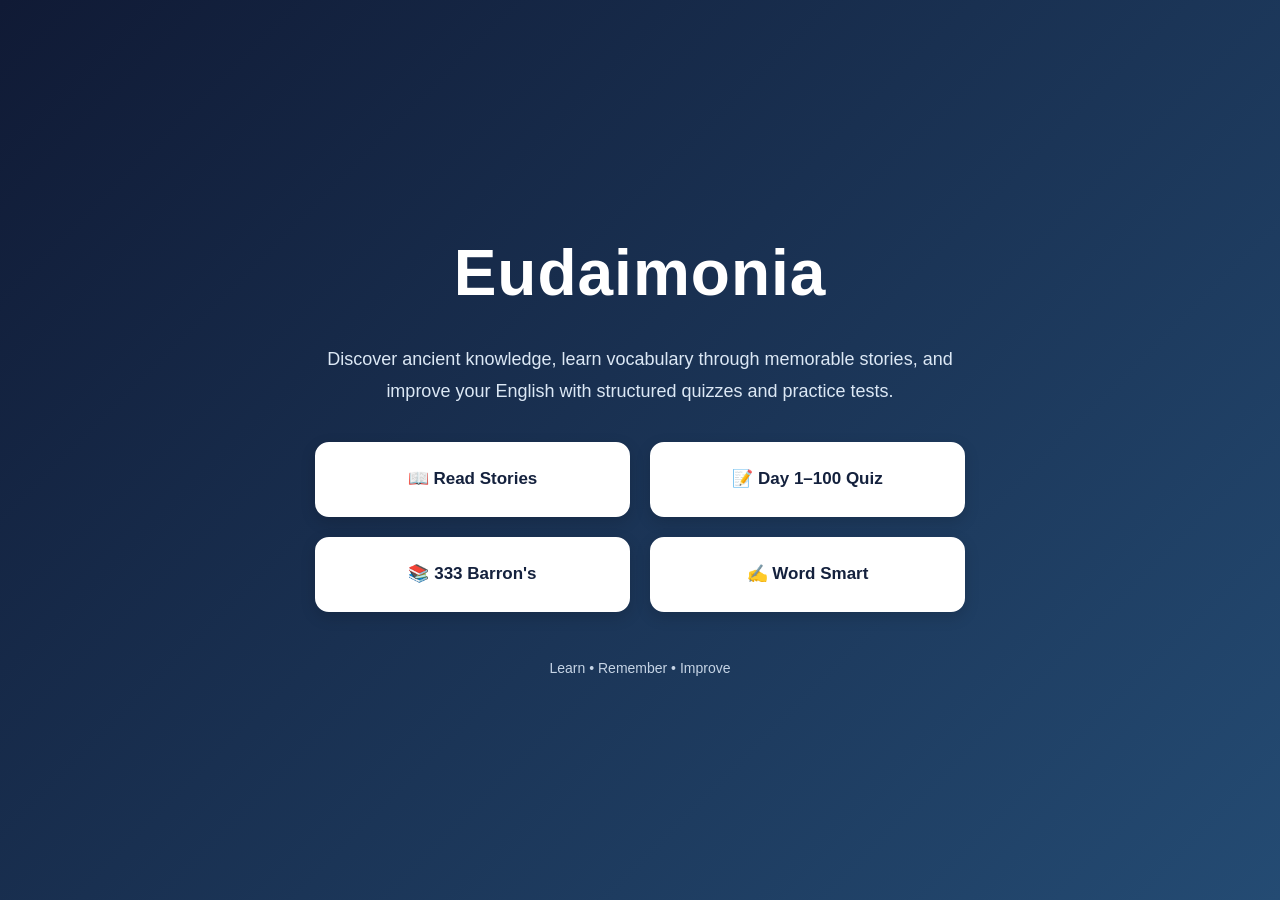
==== index.html @ ad42906c "Refactor index.html for improved content and layout Updated the title and meta description for bette" ====
<!DOCTYPE html>
<html lang="en">
<head>
  <meta charset="UTF-8">
  <meta name="viewport" content="width=device-width, initial-scale=1.0">

  <title>Eudaimonia | Stories, Vocabulary & Quizzes</title>

  <meta name="description" content="Learn vocabulary through stories, 100 days of quizzes, 333 Barron's and Word Smart practice.">

  <link rel="stylesheet" href="css/style.css">

  <style>
    body {
      margin: 0;
      min-height: 100vh;
      font-family: Arial, sans-serif;
      background: linear-gradient(135deg, #101a35, #244b73);
      color: #ffffff;
    }

    .home-container {
      min-height: 100vh;
      display: flex;
      flex-direction: column;
      justify-content: center;
      align-items: center;
      text-align: center;
      padding: 30px 20px;
      box-sizing: border-box;
    }

    .home-container h1 {
      font-size: clamp(38px, 7vw, 64px);
      margin: 0 0 15px;
      letter-spacing: 1px;
    }

    .home-description {
      max-width: 680px;
      margin: 0 auto 35px;
      color: #dce8f5;
      font-size: 18px;
      line-height: 1.8;
    }

    .home-buttons {
      display: grid;
      grid-template-columns: repeat(2, minmax(0, 1fr));
      gap: 20px;
      width: 100%;
      max-width: 650px;
    }

    .home-button {
      display: flex;
      justify-content: center;
      align-items: center;
      gap: 10px;
      min-height: 75px;
      padding: 18px 15px;
      box-sizing: border-box;
      border: 2px solid #ffffff;
      border-radius: 14px;
      background: #ffffff;
      color: #14213d;
      text-decoration: none;
      font-size: 17px;
      font-weight: 700;
      box-shadow: 0 5px 15px rgba(0, 0, 0, 0.15);
      transition: transform 0.2s, background 0.2s;
    }

    .home-button:hover {
      background: #dbeafe;
      transform: translateY(-4px);
    }

    .home-button:focus-visible {
      outline: 3px solid #facc15;
      outline-offset: 4px;
    }

    .home-footer {
      margin-top: 45px;
      color: #c6d4e5;
      font-size: 14px;
    }

    @media (max-width: 500px) {
      .home-buttons {
        grid-template-columns: 1fr;
        max-width: 360px;
        gap: 14px;
      }

      .home-description {
        font-size: 16px;
      }

      .home-button {
        min-height: 62px;
      }
    }
  </style>
</head>

<body>

  <main class="home-container">

    <h1>Eudaimonia</h1>

    <p class="home-description">
      Discover ancient knowledge, learn vocabulary through
      memorable stories, and improve your English with
      structured quizzes and practice tests.
    </p>

    <div class="home-buttons">

      <a class="home-button" href="stories.html">
        📖 Read Stories
      </a>

      <a class="home-button" href="days.html">
        📝 Day 1–100 Quiz
      </a>

      <a class="home-button" href="barrons.html">
        📚 333 Barron's
      </a>

      <a class="home-button" href="wordsmart.html">
        ✍️ Word Smart
      </a>

    </div>

    <footer class="home-footer">
      Learn • Remember • Improve
    </footer>

  </main>

  <script src="js/script.js" defer></script>

</body>
</html>
---- css/style.css ----
```css
/* ========================================
   EUDAIMONIA - MAIN WEBSITE STYLES
======================================== */

:root {
  --navy: #14213d;
  --blue: #2563eb;
  --blue-dark: #1d4ed8;
  --gold: #d4a853;
  --bg: #f5f7fb;
  --white: #ffffff;
  --text: #182338;
  --muted: #68758a;
  --border: #e2e8f0;
  --shadow: 0 12px 35px rgba(20, 33, 61, 0.08);
}

* {
  box-sizing: border-box;
}

html {
  scroll-behavior: smooth;
  scroll-padding-top: 90px;
}

body {
  margin: 0;
  font-family: Arial, Helvetica, sans-serif;
  background: var(--bg);
  color: var(--text);
  line-height: 1.7;
}

a {
  color: inherit;
  text-decoration: none;
}

img {
  display: block;
  max-width: 100%;
}

/* HEADER */

.topbar {
  position: sticky;
  top: 0;
  z-index: 100;
  display: flex;
  align-items: center;
  justify-content: space-between;
  gap: 20px;
  padding: 16px 7%;
  background: rgba(255, 255, 255, 0.96);
  border-bottom: 1px solid var(--border);
  backdrop-filter: blur(12px);
}

.brand {
  color: var(--navy);
  font-family: Georgia, "Times New Roman", serif;
  font-size: 27px;
  font-weight: 800;
  letter-spacing: -0.8px;
}

.topbar nav {
  display: flex;
  flex-wrap: wrap;
  gap: 22px;
}

.topbar nav a {
  color: var(--muted);
  font-size: 14px;
  font-weight: 700;
  transition: color 0.2s;
}

.topbar nav a:hover {
  color: var(--blue);
}

/* HERO */

.hero {
  padding: 90px 20px 85px;
  text-align: center;
  color: white;
  background:
    radial-gradient(
      circle at 15% 20%,
      rgba(212, 168, 83, 0.18),
      transparent 32%
    ),
    linear-gradient(135deg, #101a33, #203c68 65%, #2563a5);
}

.eyebrow {
  margin: 0 0 12px;
  color: var(--gold);
  font-size: 12px;
  font-weight: 800;
  letter-spacing: 2.5px;
  text-transform: uppercase;
}

.hero h1 {
  max-width: 850px;
  margin: 0 auto 18px;
  font-family: Georgia, "Times New Roman", serif;
  font-size: clamp(34px, 5vw, 60px);
  line-height: 1.15;
}

.hero > p:not(.eyebrow) {
  max-width: 650px;
  margin: 0 auto 28px;
  color: #dce6f7;
  font-size: 17px;
}

.hero-btn {
  display: inline-block;
  padding: 12px 25px;
  border-radius: 8px;
  background: var(--gold);
  color: #172033;
  font-size: 14px;
  font-weight: 800;
  transition: transform 0.2s, background 0.2s;
}

.hero-btn:hover {
  transform: translateY(-2px);
  background: #e9c477;
}

/* GENERAL SECTIONS */

.ancient-wrapper,
.quiz-section {
  width: min(1200px, 88%);
  margin: 0 auto;
  padding: 75px 0;
}

.section-heading {
  margin-bottom: 30px;
  text-align: center;
}

.section-heading .eyebrow {
  color: var(--blue);
}

.section-heading h2 {
  margin: 0 0 10px;
  color: var(--navy);
  font-family: Georgia, "Times New Roman", serif;
  font-size: clamp(27px, 3vw, 38px);
  line-height: 1.25;
}

.section-heading > p:last-child {
  margin: 0;
  color: var(--muted);
}

/* ANCIENT KNOWLEDGE CARDS */

.ancient-grid {
  display: grid;
  grid-template-columns: repeat(2, minmax(0, 1fr));
  gap: 25px;
}

.ancient-section {
  overflow: hidden;
  border: 1px solid var(--border);
  border-radius: 16px;
  background: var(--white);
  box-shadow: var(--shadow);
  transition: transform 0.25s, box-shadow 0.25s;
}

.ancient-section:hover {
  transform: translateY(-5px);
  box-shadow: 0 18px 42px rgba(20, 33, 61, 0.13);
}

.ancient-image {
  width: 100%;
  height: 250px;
  object-fit: cover;
  background: #e2e8f0;
}

.ancient-content {
  padding: 24px;
}

.ancient-label {
  display: inline-block;
  margin-bottom: 8px;
  color: var(--blue);
  font-size: 11px;
  font-weight: 800;
  letter-spacing: 1.8px;
}

.ancient-content h3 {
  margin: 0 0 10px;
  color: var(--navy);
  font-family: Georgia, "Times New Roman", serif;
  font-size: 24px;
}

.ancient-content p {
  margin: 0 0 20px;
  color: var(--muted);
  font-size: 14px;
}

.ancient-btn {
  display: inline-block;
  padding: 9px 17px;
  border: 1px solid var(--blue);
  border-radius: 7px;
  color: var(--blue);
  font-size: 13px;
  font-weight: 800;
  transition: color 0.2s, background 0.2s;
}

.ancient-btn:hover {
  background: var(--blue);
  color: white;
}

/* QUIZ SEARCH AND CATEGORY FILTER */

.quiz-section {
  padding-top: 30px;
}

.toolbar {
  display: grid;
  grid-template-columns: minmax(0, 2fr) minmax(200px, 1fr);
  gap: 14px;
  margin: 30px 0 20px;
}

.toolbar input,
.toolbar select {
  width: 100%;
  min-height: 48px;
  padding: 12px 15px;
  border: 1px solid #d7deea;
  border-radius: 9px;
  outline: none;
  background: white;
  color: var(--text);
  font: inherit;
  font-size: 14px;
}

.toolbar input:focus,
.toolbar select:focus {
  border-color: var(--blue);
  box-shadow: 0 0 0 3px rgba(37, 99, 235, 0.12);
}

.quiz-count {
  margin: 15px 0;
  color: var(--muted);
  font-size: 14px;
}

/* QUIZ GRID */

.grid {
  display: grid;
  grid-template-columns: repeat(2, minmax(0, 1fr));
  gap: 22px;
  align-items: start;
}

.quiz-card {
  min-width: 0;
  padding: 24px;
  border: 1px solid var(--border);
  border-radius: 15px;
  background: var(--white);
  box-shadow: var(--shadow);
  transition: transform 0.2s, box-shadow 0.2s;
}

.quiz-card:hover {
  transform: translateY(-3px);
  box-shadow: 0 16px 35px rgba(20, 33, 61, 0.12);
}

.quiz-card-header {
  display: flex;
  align-items: flex-start;
  gap: 14px;
  margin-bottom: 15px;
}

.quiz-icon {
  display: grid;
  flex: 0 0 50px;
  width: 50px;
  height: 50px;
  place-items: center;
  border-radius: 12px;
  background: #edf3ff;
  font-size: 25px;
}

.quiz-card h3 {
  margin: 0 0 5px;
  color: var(--navy);
  font-family: Georgia, "Times New Roman", serif;
  font-size: 22px;
  line-height: 1.35;
}

.quiz-category {
  display: inline-block;
  padding: 3px 9px;
  border-radius: 20px;
  background: #eef2ff;
  color: #3949ab;
  font-size: 11px;
  font-weight: 800;
}

.quiz-description {
  margin: 12px 0 18px;
  color: var(--muted);
  font-size: 14px;
}

/* SET AND DAY LINKS */

.quiz-sets {
  display: flex;
  flex-wrap: wrap;
  gap: 9px;
  padding-top: 14px;
  border-top: 1px solid var(--border);
}

.set-link,
.quiz-main-btn {
  display: inline-flex;
  align-items: center;
  justify-content: center;
  min-height: 38px;
  padding: 8px 12px;
  border: 1px solid #d8e2f3;
  border-radius: 7px;
  background: #f7f9ff;
  color: var(--blue-dark);
  font-size: 12px;
  font-weight: 800;
  transition: background 0.2s, color 0.2s;
}

.set-link:hover,
.quiz-main-btn:hover {
  border-color: var(--blue);
  background: var(--blue);
  color: white;
}

.hidden-set {
  display: none !important;
}

.more-days-btn {
  display: inline-flex;
  align-items: center;
  justify-content: center;
  min-height: 38px;
  padding: 8px 13px;
  border: 0;
  border-radius: 7px;
  background: var(--navy);
  color: white;
  cursor: pointer;
  font: inherit;
  font-size: 12px;
  font-weight: 800;
}

.more-days-btn:hover {
  background: var(--blue);
}

.quiz-main-btn {
  margin-top: 12px;
}

.no-results {
  grid-column: 1 / -1;
  padding: 35px 20px;
  border: 1px dashed #cbd5e1;
  border-radius: 12px;
  background: white;
  color: var(--muted);
  text-align: center;
}

/* FOOTER */

.footer {
  padding: 28px 20px;
  border-top: 1px solid var(--border);
  background: #101a33;
  color: #d6deed;
  text-align: center;
  font-size: 13px;
}

.footer p {
  margin: 0;
}

/* RESPONSIVE DESIGN */

@media (max-width: 700px) {
  .topbar {
    flex-direction: column;
    gap: 10px;
    padding: 14px 5%;
  }

  .brand {
    font-size: 25px;
  }

  .topbar nav {
    justify-content: center;
    gap: 14px;
  }

  .topbar nav a {
    font-size: 12px;
  }

  .hero {
    padding: 65px 18px;
  }

  .ancient-wrapper,
  .quiz-section {
    width: 90%;
    padding: 50px 0;
  }

  .ancient-grid,
  .grid {
    grid-template-columns: 1fr;
  }

  .ancient-image {
    height: 220px;
  }

  .toolbar {
    grid-template-columns: 1fr;
  }

  .quiz-card {
    padding: 19px;
  }
}

@media (prefers-reduced-motion: reduce) {
  *,
  *::before,
  *::after {
    scroll-behavior: auto !important;
    transition-duration: 0.01ms !important;
  }
}
```
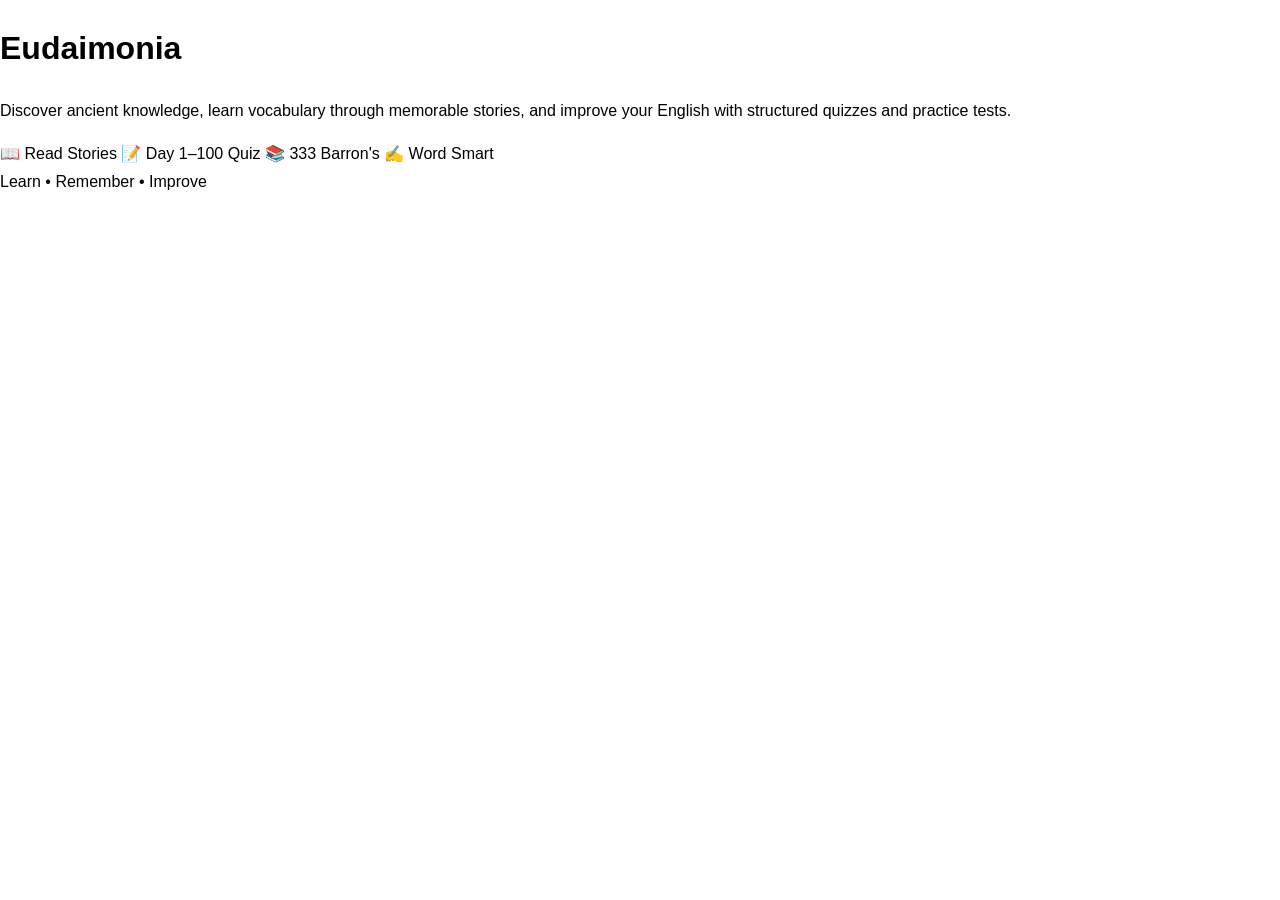
==== commit 67234f34: "Remove embedded CSS from index.html Removed embedded CSS styles for the home container and buttons." ====
--- a/index.html
+++ b/index.html
@@ -11,99 +11,7 @@
 
   <link rel="stylesheet" href="css/style.css">
 
-  <style>
-    body {
-      margin: 0;
-      min-height: 100vh;
-      font-family: Arial, sans-serif;
-      background: linear-gradient(135deg, #101a35, #244b73);
-      color: #ffffff;
-    }
 
-    .home-container {
-      min-height: 100vh;
-      display: flex;
-      flex-direction: column;
-      justify-content: center;
-      align-items: center;
-      text-align: center;
-      padding: 30px 20px;
-      box-sizing: border-box;
-    }
-
-    .home-container h1 {
-      font-size: clamp(38px, 7vw, 64px);
-      margin: 0 0 15px;
-      letter-spacing: 1px;
-    }
-
-    .home-description {
-      max-width: 680px;
-      margin: 0 auto 35px;
-      color: #dce8f5;
-      font-size: 18px;
-      line-height: 1.8;
-    }
-
-    .home-buttons {
-      display: grid;
-      grid-template-columns: repeat(2, minmax(0, 1fr));
-      gap: 20px;
-      width: 100%;
-      max-width: 650px;
-    }
-
-    .home-button {
-      display: flex;
-      justify-content: center;
-      align-items: center;
-      gap: 10px;
-      min-height: 75px;
-      padding: 18px 15px;
-      box-sizing: border-box;
-      border: 2px solid #ffffff;
-      border-radius: 14px;
-      background: #ffffff;
-      color: #14213d;
-      text-decoration: none;
-      font-size: 17px;
-      font-weight: 700;
-      box-shadow: 0 5px 15px rgba(0, 0, 0, 0.15);
-      transition: transform 0.2s, background 0.2s;
-    }
-
-    .home-button:hover {
-      background: #dbeafe;
-      transform: translateY(-4px);
-    }
-
-    .home-button:focus-visible {
-      outline: 3px solid #facc15;
-      outline-offset: 4px;
-    }
-
-    .home-footer {
-      margin-top: 45px;
-      color: #c6d4e5;
-      font-size: 14px;
-    }
-
-    @media (max-width: 500px) {
-      .home-buttons {
-        grid-template-columns: 1fr;
-        max-width: 360px;
-        gap: 14px;
-      }
-
-      .home-description {
-        font-size: 16px;
-      }
-
-      .home-button {
-        min-height: 62px;
-      }
-    }
-  </style>
 </head>
 
 <body>
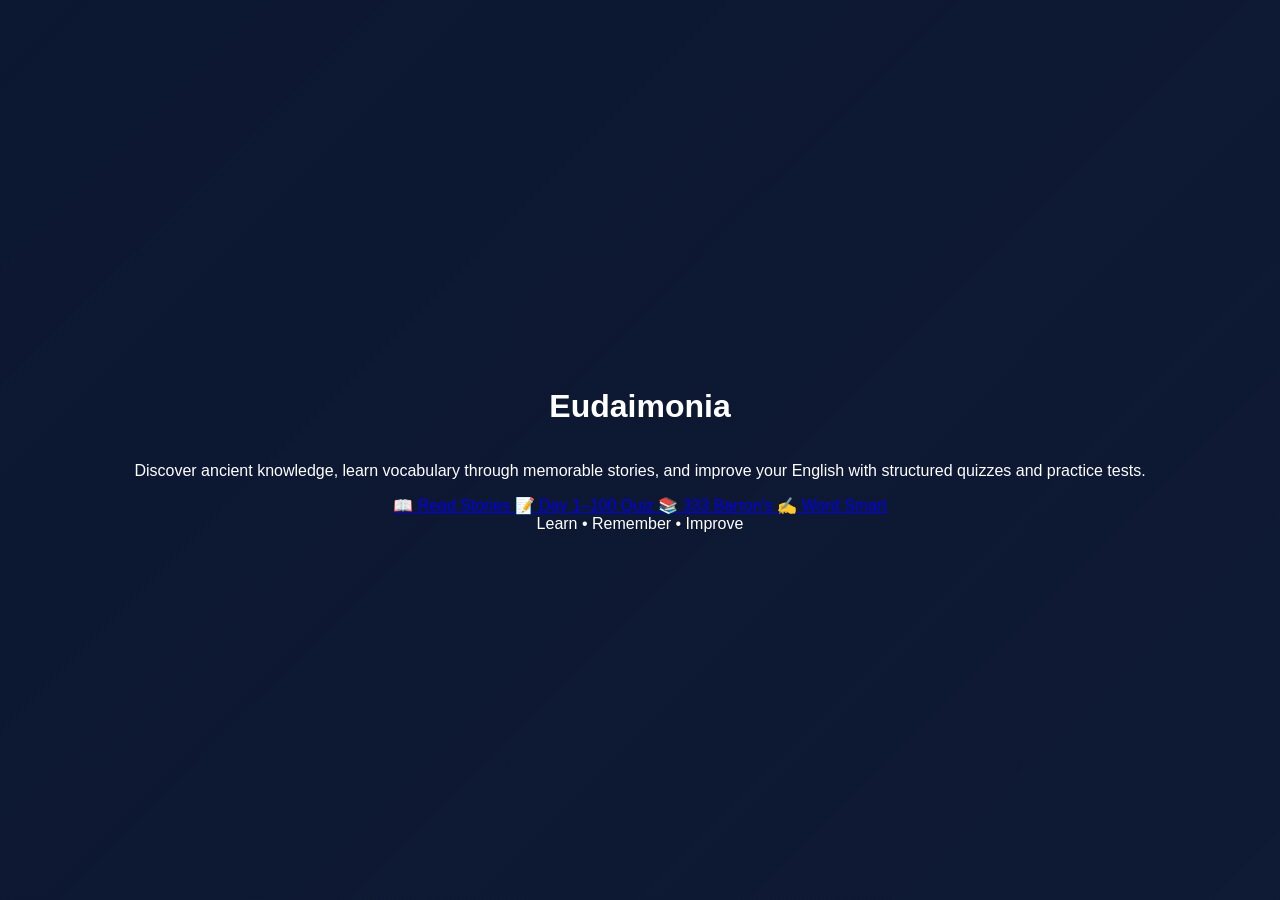
==== commit dce6e847: "Implement parallax scrolling effect in index.html Add parallax scrolling effect on scroll event." ====
--- a/index.html
+++ b/index.html
@@ -54,5 +54,16 @@
 
   <script src="js/script.js" defer></script>
 
+<script>
+  const background = document.querySelector("body::before");
+
+  window.addEventListener("scroll", function () {
+    document.body.style.setProperty(
+      "--parallax-offset",
+      `${window.scrollY * 0.25}px`
+    );
+  }, { passive: true });
+</script>
+
 </body>
 </html>
--- a/css/style.css
+++ b/css/style.css
@@ -1,493 +1,65 @@
-```css
-/* ========================================
-   EUDAIMONIA - MAIN WEBSITE STYLES
-======================================== */
 
-:root {
-  --navy: #14213d;
-  --blue: #2563eb;
-  --blue-dark: #1d4ed8;
-  --gold: #d4a853;
-  --bg: #f5f7fb;
-  --white: #ffffff;
-  --text: #182338;
-  --muted: #68758a;
-  --border: #e2e8f0;
-  --shadow: 0 12px 35px rgba(20, 33, 61, 0.08);
+body {
+  margin: 0;
+  min-height: 100vh;
+  font-family: Arial, sans-serif;
+  background: #101a35;
+  color: #ffffff;
+}
+transform: translateY(var(--parallax-offset, 0px));
+/* Parallax background */
+body::before {
+  content: "";
+  position: fixed;
+  inset: -30px 0;
+  z-index: -2;
+  background-image: url("images/eudaimonia-bg.jpg");
+  background-size: cover;
+  background-position: center center;
+  background-repeat: no-repeat;
+  transform: translateZ(0);
 }
 
-* {
+/* Dark overlay for readable text */
+body::after {
+  content: "";
+  position: fixed;
+  inset: 0;
+  z-index: -1;
+  background: linear-gradient(
+    135deg,
+    rgba(8, 20, 45, 0.48),
+    rgba(10, 25, 50, 0.18)
+  );
+  pointer-events: none;
+}
+
+/* Home content */
+.home-container {
+  position: relative;
+  z-index: 1;
+  min-height: 100vh;
+  display: flex;
+  flex-direction: column;
+  justify-content: center;
+  align-items: center;
+  text-align: center;
+  padding: 30px 20px;
   box-sizing: border-box;
 }
 
-html {
-  scroll-behavior: smooth;
-  scroll-padding-top: 90px;
+/* Keep the content above the background */
+.home-container h1,
+.home-description,
+.home-buttons,
+.home-footer {
+  position: relative;
+  z-index: 1;
 }
 
-body {
-  margin: 0;
-  font-family: Arial, Helvetica, sans-serif;
-  background: var(--bg);
-  color: var(--text);
-  line-height: 1.7;
-}
-
-a {
-  color: inherit;
-  text-decoration: none;
-}
-
-img {
-  display: block;
-  max-width: 100%;
-}
-
-/* HEADER */
-
-.topbar {
-  position: sticky;
-  top: 0;
-  z-index: 100;
-  display: flex;
-  align-items: center;
-  justify-content: space-between;
-  gap: 20px;
-  padding: 16px 7%;
-  background: rgba(255, 255, 255, 0.96);
-  border-bottom: 1px solid var(--border);
-  backdrop-filter: blur(12px);
-}
-
-.brand {
-  color: var(--navy);
-  font-family: Georgia, "Times New Roman", serif;
-  font-size: 27px;
-  font-weight: 800;
-  letter-spacing: -0.8px;
-}
-
-.topbar nav {
-  display: flex;
-  flex-wrap: wrap;
-  gap: 22px;
-}
-
-.topbar nav a {
-  color: var(--muted);
-  font-size: 14px;
-  font-weight: 700;
-  transition: color 0.2s;
-}
-
-.topbar nav a:hover {
-  color: var(--blue);
-}
-
-/* HERO */
-
-.hero {
-  padding: 90px 20px 85px;
-  text-align: center;
-  color: white;
-  background:
-    radial-gradient(
-      circle at 15% 20%,
-      rgba(212, 168, 83, 0.18),
-      transparent 32%
-    ),
-    linear-gradient(135deg, #101a33, #203c68 65%, #2563a5);
-}
-
-.eyebrow {
-  margin: 0 0 12px;
-  color: var(--gold);
-  font-size: 12px;
-  font-weight: 800;
-  letter-spacing: 2.5px;
-  text-transform: uppercase;
-}
-
-.hero h1 {
-  max-width: 850px;
-  margin: 0 auto 18px;
-  font-family: Georgia, "Times New Roman", serif;
-  font-size: clamp(34px, 5vw, 60px);
-  line-height: 1.15;
-}
-
-.hero > p:not(.eyebrow) {
-  max-width: 650px;
-  margin: 0 auto 28px;
-  color: #dce6f7;
-  font-size: 17px;
-}
-
-.hero-btn {
-  display: inline-block;
-  padding: 12px 25px;
-  border-radius: 8px;
-  background: var(--gold);
-  color: #172033;
-  font-size: 14px;
-  font-weight: 800;
-  transition: transform 0.2s, background 0.2s;
-}
-
-.hero-btn:hover {
-  transform: translateY(-2px);
-  background: #e9c477;
-}
-
-/* GENERAL SECTIONS */
-
-.ancient-wrapper,
-.quiz-section {
-  width: min(1200px, 88%);
-  margin: 0 auto;
-  padding: 75px 0;
-}
-
-.section-heading {
-  margin-bottom: 30px;
-  text-align: center;
-}
-
-.section-heading .eyebrow {
-  color: var(--blue);
-}
-
-.section-heading h2 {
-  margin: 0 0 10px;
-  color: var(--navy);
-  font-family: Georgia, "Times New Roman", serif;
-  font-size: clamp(27px, 3vw, 38px);
-  line-height: 1.25;
-}
-
-.section-heading > p:last-child {
-  margin: 0;
-  color: var(--muted);
-}
-
-/* ANCIENT KNOWLEDGE CARDS */
-
-.ancient-grid {
-  display: grid;
-  grid-template-columns: repeat(2, minmax(0, 1fr));
-  gap: 25px;
-}
-
-.ancient-section {
-  overflow: hidden;
-  border: 1px solid var(--border);
-  border-radius: 16px;
-  background: var(--white);
-  box-shadow: var(--shadow);
-  transition: transform 0.25s, box-shadow 0.25s;
-}
-
-.ancient-section:hover {
-  transform: translateY(-5px);
-  box-shadow: 0 18px 42px rgba(20, 33, 61, 0.13);
-}
-
-.ancient-image {
-  width: 100%;
-  height: 250px;
-  object-fit: cover;
-  background: #e2e8f0;
-}
-
-.ancient-content {
-  padding: 24px;
-}
-
-.ancient-label {
-  display: inline-block;
-  margin-bottom: 8px;
-  color: var(--blue);
-  font-size: 11px;
-  font-weight: 800;
-  letter-spacing: 1.8px;
-}
-
-.ancient-content h3 {
-  margin: 0 0 10px;
-  color: var(--navy);
-  font-family: Georgia, "Times New Roman", serif;
-  font-size: 24px;
-}
-
-.ancient-content p {
-  margin: 0 0 20px;
-  color: var(--muted);
-  font-size: 14px;
-}
-
-.ancient-btn {
-  display: inline-block;
-  padding: 9px 17px;
-  border: 1px solid var(--blue);
-  border-radius: 7px;
-  color: var(--blue);
-  font-size: 13px;
-  font-weight: 800;
-  transition: color 0.2s, background 0.2s;
-}
-
-.ancient-btn:hover {
-  background: var(--blue);
-  color: white;
-}
-
-/* QUIZ SEARCH AND CATEGORY FILTER */
-
-.quiz-section {
-  padding-top: 30px;
-}
-
-.toolbar {
-  display: grid;
-  grid-template-columns: minmax(0, 2fr) minmax(200px, 1fr);
-  gap: 14px;
-  margin: 30px 0 20px;
-}
-
-.toolbar input,
-.toolbar select {
-  width: 100%;
-  min-height: 48px;
-  padding: 12px 15px;
-  border: 1px solid #d7deea;
-  border-radius: 9px;
-  outline: none;
-  background: white;
-  color: var(--text);
-  font: inherit;
-  font-size: 14px;
-}
-
-.toolbar input:focus,
-.toolbar select:focus {
-  border-color: var(--blue);
-  box-shadow: 0 0 0 3px rgba(37, 99, 235, 0.12);
-}
-
-.quiz-count {
-  margin: 15px 0;
-  color: var(--muted);
-  font-size: 14px;
-}
-
-/* QUIZ GRID */
-
-.grid {
-  display: grid;
-  grid-template-columns: repeat(2, minmax(0, 1fr));
-  gap: 22px;
-  align-items: start;
-}
-
-.quiz-card {
-  min-width: 0;
-  padding: 24px;
-  border: 1px solid var(--border);
-  border-radius: 15px;
-  background: var(--white);
-  box-shadow: var(--shadow);
-  transition: transform 0.2s, box-shadow 0.2s;
-}
-
-.quiz-card:hover {
-  transform: translateY(-3px);
-  box-shadow: 0 16px 35px rgba(20, 33, 61, 0.12);
-}
-
-.quiz-card-header {
-  display: flex;
-  align-items: flex-start;
-  gap: 14px;
-  margin-bottom: 15px;
-}
-
-.quiz-icon {
-  display: grid;
-  flex: 0 0 50px;
-  width: 50px;
-  height: 50px;
-  place-items: center;
-  border-radius: 12px;
-  background: #edf3ff;
-  font-size: 25px;
-}
-
-.quiz-card h3 {
-  margin: 0 0 5px;
-  color: var(--navy);
-  font-family: Georgia, "Times New Roman", serif;
-  font-size: 22px;
-  line-height: 1.35;
-}
-
-.quiz-category {
-  display: inline-block;
-  padding: 3px 9px;
-  border-radius: 20px;
-  background: #eef2ff;
-  color: #3949ab;
-  font-size: 11px;
-  font-weight: 800;
-}
-
-.quiz-description {
-  margin: 12px 0 18px;
-  color: var(--muted);
-  font-size: 14px;
-}
-
-/* SET AND DAY LINKS */
-
-.quiz-sets {
-  display: flex;
-  flex-wrap: wrap;
-  gap: 9px;
-  padding-top: 14px;
-  border-top: 1px solid var(--border);
-}
-
-.set-link,
-.quiz-main-btn {
-  display: inline-flex;
-  align-items: center;
-  justify-content: center;
-  min-height: 38px;
-  padding: 8px 12px;
-  border: 1px solid #d8e2f3;
-  border-radius: 7px;
-  background: #f7f9ff;
-  color: var(--blue-dark);
-  font-size: 12px;
-  font-weight: 800;
-  transition: background 0.2s, color 0.2s;
-}
-
-.set-link:hover,
-.quiz-main-btn:hover {
-  border-color: var(--blue);
-  background: var(--blue);
-  color: white;
-}
-
-.hidden-set {
-  display: none !important;
-}
-
-.more-days-btn {
-  display: inline-flex;
-  align-items: center;
-  justify-content: center;
-  min-height: 38px;
-  padding: 8px 13px;
-  border: 0;
-  border-radius: 7px;
-  background: var(--navy);
-  color: white;
-  cursor: pointer;
-  font: inherit;
-  font-size: 12px;
-  font-weight: 800;
-}
-
-.more-days-btn:hover {
-  background: var(--blue);
-}
-
-.quiz-main-btn {
-  margin-top: 12px;
-}
-
-.no-results {
-  grid-column: 1 / -1;
-  padding: 35px 20px;
-  border: 1px dashed #cbd5e1;
-  border-radius: 12px;
-  background: white;
-  color: var(--muted);
-  text-align: center;
-}
-
-/* FOOTER */
-
-.footer {
-  padding: 28px 20px;
-  border-top: 1px solid var(--border);
-  background: #101a33;
-  color: #d6deed;
-  text-align: center;
-  font-size: 13px;
-}
-
-.footer p {
-  margin: 0;
-}
-
-/* RESPONSIVE DESIGN */
-
-@media (max-width: 700px) {
-  .topbar {
-    flex-direction: column;
-    gap: 10px;
-    padding: 14px 5%;
-  }
-
-  .brand {
-    font-size: 25px;
-  }
-
-  .topbar nav {
-    justify-content: center;
-    gap: 14px;
-  }
-
-  .topbar nav a {
-    font-size: 12px;
-  }
-
-  .hero {
-    padding: 65px 18px;
-  }
-
-  .ancient-wrapper,
-  .quiz-section {
-    width: 90%;
-    padding: 50px 0;
-  }
-
-  .ancient-grid,
-  .grid {
-    grid-template-columns: 1fr;
-  }
-
-  .ancient-image {
-    height: 220px;
-  }
-
-  .toolbar {
-    grid-template-columns: 1fr;
-  }
-
-  .quiz-card {
-    padding: 19px;
+/* Mobile support */
+@media (max-width: 600px) {
+  body::before {
+    background-position: center center;
   }
 }
-
-@media (prefers-reduced-motion: reduce) {
-  *,
-  *::before,
-  *::after {
-    scroll-behavior: auto !important;
-    transition-duration: 0.01ms !important;
-  }
-}
-```
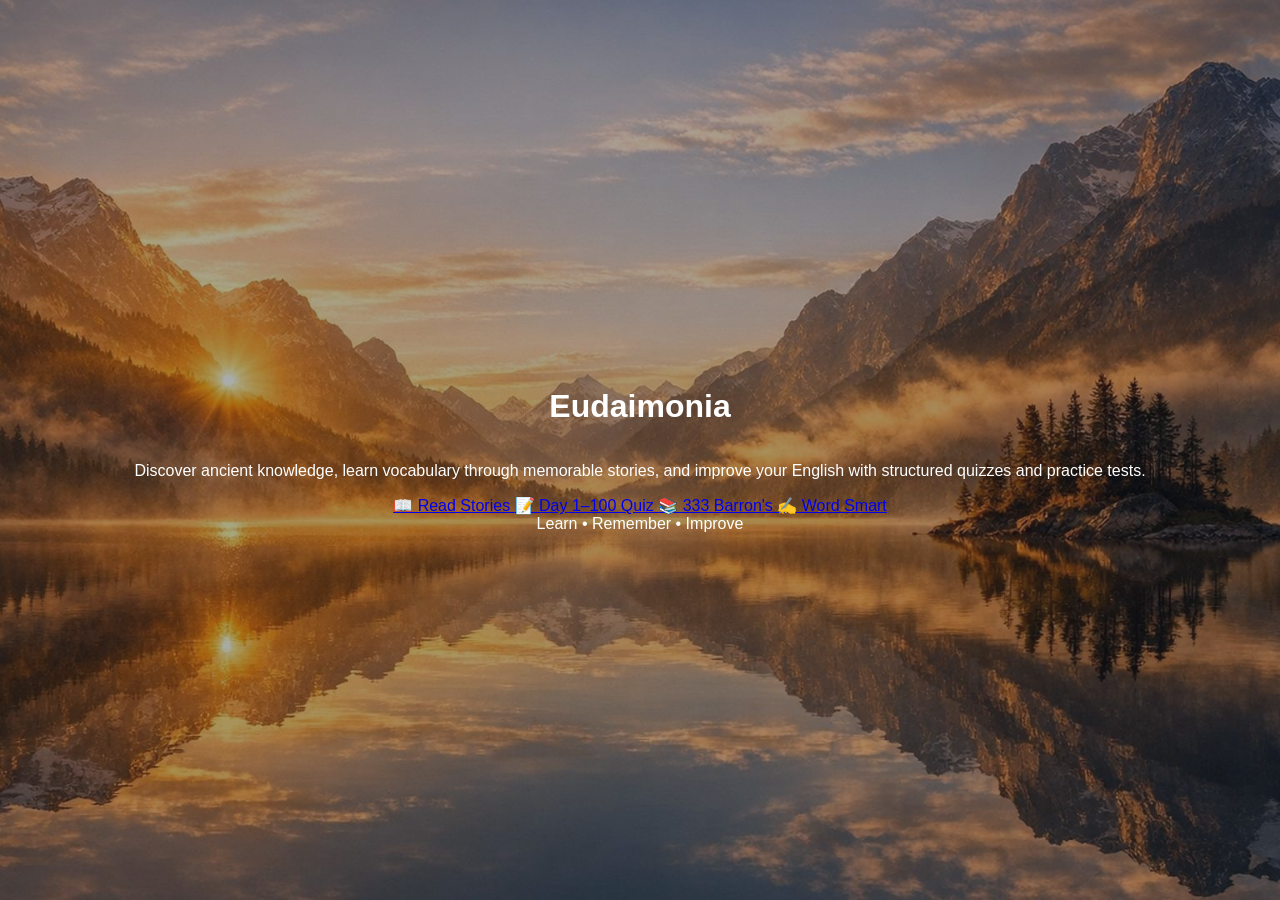
==== commit ca33a80d: "Add background styles to index.html Added custom styles for body background and overlay." ====
--- a/index.html
+++ b/index.html
@@ -8,8 +8,39 @@
   <title>Eudaimonia | Stories, Vocabulary & Quizzes</title>
 
   <meta name="description" content="Learn vocabulary through stories, 100 days of quizzes, 333 Barron's and Word Smart practice.">
+  <link rel="stylesheet" href="css/style.css">
 
-  <link rel="stylesheet" href="css/style.css">
+<style>
+  body {
+    background: #14213d;
+  }
+
+  body::before {
+    content: "";
+    position: fixed;
+    inset: 0;
+    z-index: -1;
+    background-image: url("images/eudaimonia-bg.jpg");
+    background-size: cover;
+    background-position: center;
+    background-repeat: no-repeat;
+  }
+
+  body::after {
+    content: "";
+    position: fixed;
+    inset: 0;
+    z-index: -1;
+    background: rgba(10, 20, 40, 0.35);
+    pointer-events: none;
+  }
+
+  .home-container {
+    position: relative;
+    z-index: 1;
+  }
+</style>
+
 
 
 </head>
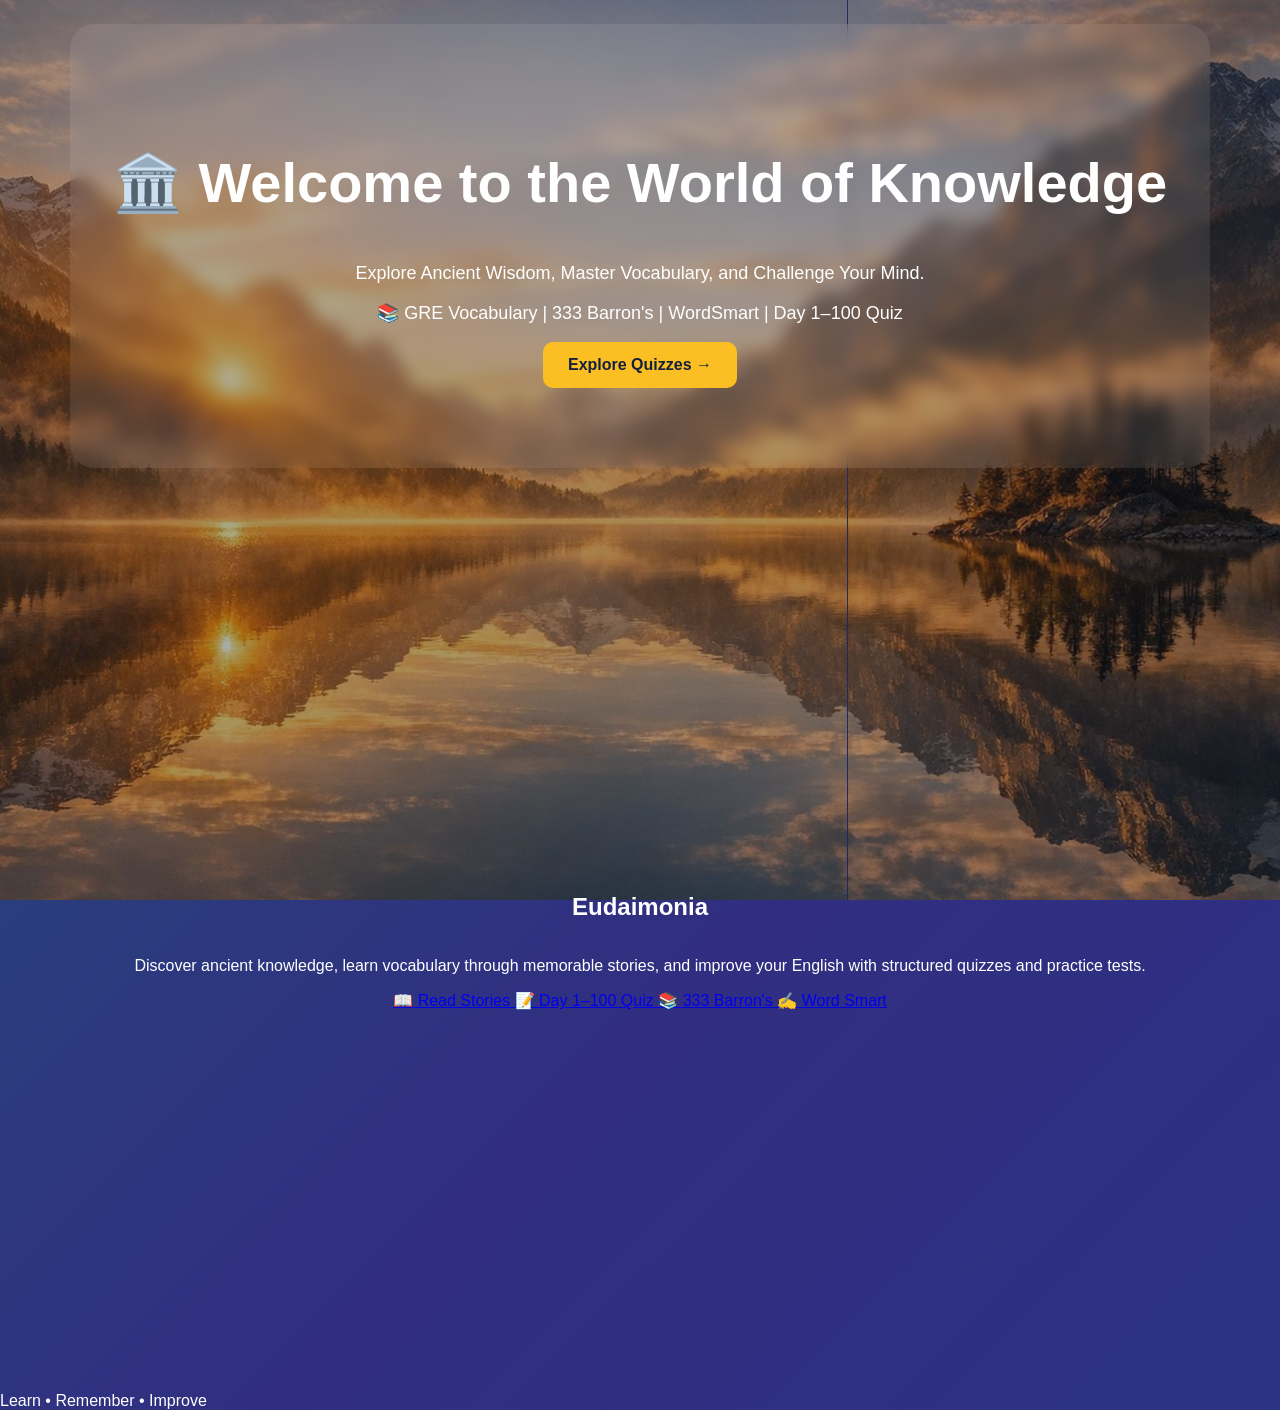
==== commit 4a00cabb: "Enhance index.html with animations and styles Added animated background, hero section, and styled bu" ====
--- a/index.html
+++ b/index.html
@@ -12,33 +12,120 @@
 
 <style>
   body {
-    background: #14213d;
+    margin: 0;
+    background-color: #14213d;
   }
 
   body::before {
+    transition: background-position 0.1s linear;
     content: "";
     position: fixed;
-    inset: 0;
-    z-index: -1;
+    top: 0;
+    left: 0;
+    width: 100%;
+    height: 100%;
     background-image: url("images/eudaimonia-bg.jpg");
     background-size: cover;
-    background-position: center;
+   background-position: var(--parallax-position, center);
     background-repeat: no-repeat;
+    z-index: -1;
   }
 
   body::after {
     content: "";
     position: fixed;
     inset: 0;
+    background: rgba(10, 20, 40, 0.35);
     z-index: -1;
-    background: rgba(10, 20, 40, 0.35);
     pointer-events: none;
   }
-
-  .home-container {
-    position: relative;
-    z-index: 1;
-  }
+  html {
+  scroll-behavior: smooth;
+}
+
+body::before {
+  background-attachment: scroll;
+  will-change: background-position;
+}
+
+  
+/* Animated Background */
+body {
+  margin: 0;
+  background: linear-gradient(-45deg, #0f172a, #1e3a8a, #312e81, #0f766e);
+  background-size: 400% 400%;
+  animation: gradientMove 12s ease infinite;
+  color: white;
+}
+
+@keyframes gradientMove {
+  0% { background-position: 0% 50%; }
+  50% { background-position: 100% 50%; }
+  100% { background-position: 0% 50%; }
+}
+
+/* Hero Section */
+.hero-effect {
+  position: relative;
+  overflow: hidden;
+  padding: 80px 20px;
+  text-align: center;
+  background: rgba(255, 255, 255, 0.08);
+  border-radius: 24px;
+  margin: 24px auto;
+  max-width: 1100px;
+  backdrop-filter: blur(8px);
+}
+
+.hero-effect h1 {
+  font-size: clamp(30px, 5vw, 56px);
+  animation: fadeUp 1s ease both;
+}
+
+.hero-effect p {
+  font-size: 18px;
+  animation: fadeUp 1.4s ease both;
+}
+
+@keyframes fadeUp {
+  from {
+    opacity: 0;
+    transform: translateY(30px);
+  }
+  to {
+    opacity: 1;
+    transform: translateY(0);
+  }
+}
+
+/* Animated Cards */
+.quiz-card, .card {
+  transition: transform 0.3s ease, box-shadow 0.3s ease;
+}
+
+.quiz-card:hover, .card:hover {
+  transform: translateY(-8px);
+  box-shadow: 0 15px 35px rgba(0, 0, 0, 0.25);
+}
+
+/* Glowing Button */
+button, .btn {
+  transition: transform 0.25s ease, box-shadow 0.25s ease;
+}
+
+button:hover, .btn:hover {
+  transform: translateY(-3px);
+  box-shadow: 0 0 20px rgba(96, 165, 250, 0.55);
+}
+
+/* Respect reduced-motion settings */
+@media (prefers-reduced-motion: reduce) {
+  *, *::before, *::after {
+    animation-duration: 0.01ms !important;
+    transition-duration: 0.01ms !important;
+  }
+}
+
 </style>
 
 
@@ -47,6 +134,18 @@
 
 <body>
 
+<section class="hero-effect">
+  <h1>🏛️ Welcome to the World of Knowledge</h1>
+  <p>Explore Ancient Wisdom, Master Vocabulary, and Challenge Your Mind.</p>
+  <p>📚 GRE Vocabulary | 333 Barron's | WordSmart | Day 1–100 Quiz</p>
+  <a href="#quiz-sections" class="btn"
+     style="display:inline-block;padding:14px 25px;
+     background:#fbbf24;color:#14213d;
+     text-decoration:none;border-radius:10px;font-weight:bold;">
+    Explore Quizzes →
+  </a>
+</section>
+<section id="quiz-sections">
   <main class="home-container">
 
     <h1>Eudaimonia</h1>
@@ -76,7 +175,7 @@
       </a>
 
     </div>
-
+</section>
     <footer class="home-footer">
       Learn • Remember • Improve
     </footer>
@@ -85,13 +184,34 @@
 
   <script src="js/script.js" defer></script>
 
+
 <script>
-  const background = document.querySelector("body::before");
+  const parallaxBg = document.body;
 
   window.addEventListener("scroll", function () {
+    const offset = window.scrollY * 0.3;
+
+    parallaxBg.style.setProperty(
+      "--parallax-position",
+      `center calc(50% + ${offset}px)`
+    );
+
     document.body.style.setProperty(
-      "--parallax-offset",
-      `${window.scrollY * 0.25}px`
+      "--parallax-position",
+      `center calc(50% + ${offset}px)`
+    );
+
+    document.querySelector("body").style.backgroundPosition =
+      `center ${offset}px`;
+  }, { passive: true });
+</script>
+<script>
+  window.addEventListener("scroll", function () {
+    const offset = window.scrollY * 0.3;
+
+    document.body.style.setProperty(
+      "--parallax-position",
+      `center calc(50% + ${offset}px)`
     );
   }, { passive: true });
 </script>
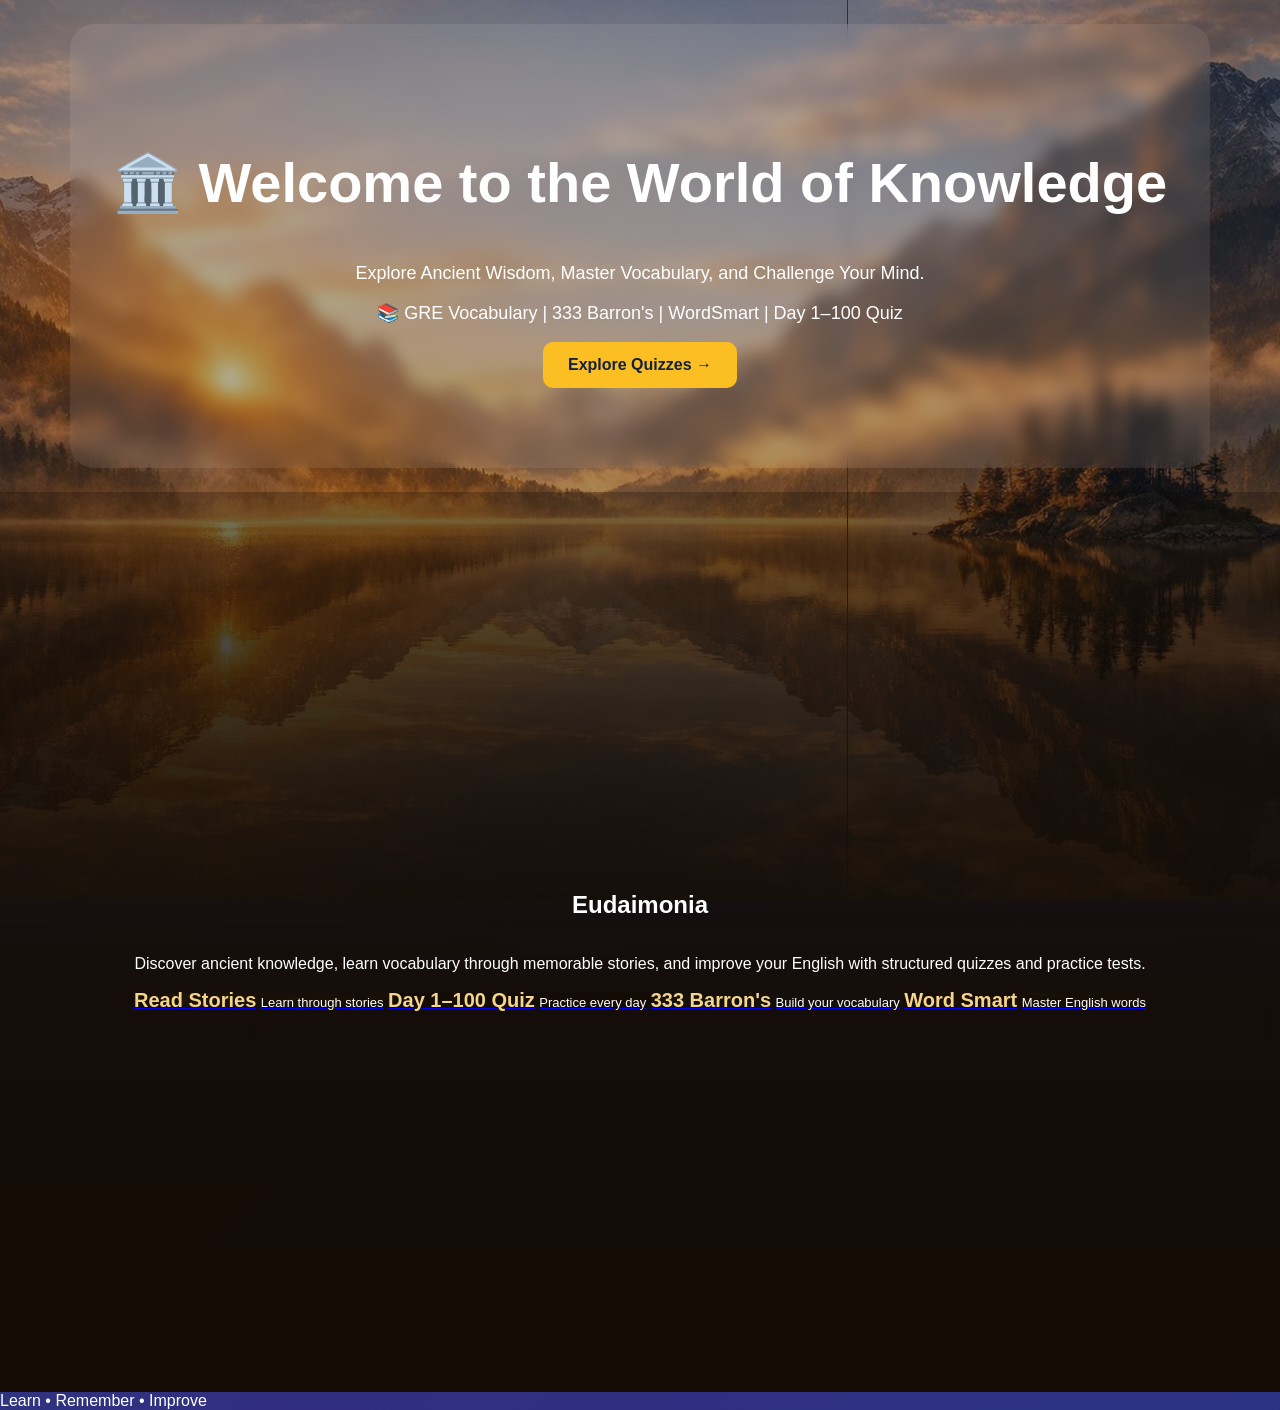
==== commit 393a2848: "Implement styled eudaimonia buttons in index.html Added new eudaimonia buttons with styles for navig" ====
--- a/index.html
+++ b/index.html
@@ -125,6 +125,78 @@
     transition-duration: 0.01ms !important;
   }
 }
+  ```css
+.eudaimonia-btn {
+  position: relative;
+  min-height: 180px;
+  display: flex;
+  flex-direction: column;
+  justify-content: flex-end;
+  align-items: center;
+  gap: 8px;
+  padding: 22px 12px;
+  overflow: hidden;
+  text-align: center;
+  text-decoration: none;
+  color: #fff;
+  border: 1px solid #d4af67;
+  border-radius: 12px;
+  background-size: cover;
+  background-position: center;
+  background-repeat: no-repeat;
+  transition: transform 0.3s ease, box-shadow 0.3s ease;
+}
+
+.eudaimonia-btn::before {
+  content: "";
+  position: absolute;
+  inset: 0;
+  background: linear-gradient(
+    to top,
+    rgba(20, 12, 5, 0.92),
+    rgba(20, 12, 5, 0.08)
+  );
+}
+
+.eudaimonia-btn span,
+.eudaimonia-btn small {
+  position: relative;
+  z-index: 1;
+}
+
+.eudaimonia-btn span {
+  font-size: 20px;
+  font-weight: bold;
+  color: #f5d58b;
+}
+
+.eudaimonia-btn small {
+  font-size: 13px;
+  color: #fff;
+}
+
+.eudaimonia-btn:hover {
+  transform: translateY(-5px);
+  box-shadow: 0 10px 25px rgba(0, 0, 0, 0.4);
+}
+
+/* images */
+.stories-bg {
+  background-image: url("images/ancient-library.jpg");
+}
+
+.days-bg {
+  background-image: url("images/ancient-scrolls.jpg");
+}
+
+.barrons-bg {
+  background-image: url("images/greek-philosophy.jpg");
+}
+
+.wordsmart-bg {
+  background-image: url("images/ancient-map.jpg");
+}
+```
 
 </style>
 
@@ -156,25 +228,34 @@
       structured quizzes and practice tests.
     </p>
 
-    <div class="home-buttons">
-
-      <a class="home-button" href="stories.html">
-        📖 Read Stories
-      </a>
-
-      <a class="home-button" href="days.html">
-        📝 Day 1–100 Quiz
-      </a>
-
-      <a class="home-button" href="barrons.html">
-        📚 333 Barron's
-      </a>
-
-      <a class="home-button" href="wordsmart.html">
-        ✍️ Word Smart
-      </a>
-
-    </div>
+<div class="eudaimonia-buttons">
+
+  <a href="https://mainulsagor.github.io/Quiz/stories.html"
+     class="eudaimonia-btn stories-bg">
+    <span>Read Stories</span>
+    <small>Learn through stories</small>
+  </a>
+
+  <a href="https://mainulsagor.github.io/Quiz/days.html"
+     class="eudaimonia-btn days-bg">
+    <span>Day 1–100 Quiz</span>
+    <small>Practice every day</small>
+  </a>
+
+  <a href="https://mainulsagor.github.io/Quiz/barrons.html"
+     class="eudaimonia-btn barrons-bg">
+    <span>333 Barron's</span>
+    <small>Build your vocabulary</small>
+  </a>
+
+  <a href="https://mainulsagor.github.io/Quiz/wordsmart.html"
+     class="eudaimonia-btn wordsmart-bg">
+    <span>Word Smart</span>
+    <small>Master English words</small>
+  </a>
+
+</div>
+
 </section>
     <footer class="home-footer">
       Learn • Remember • Improve
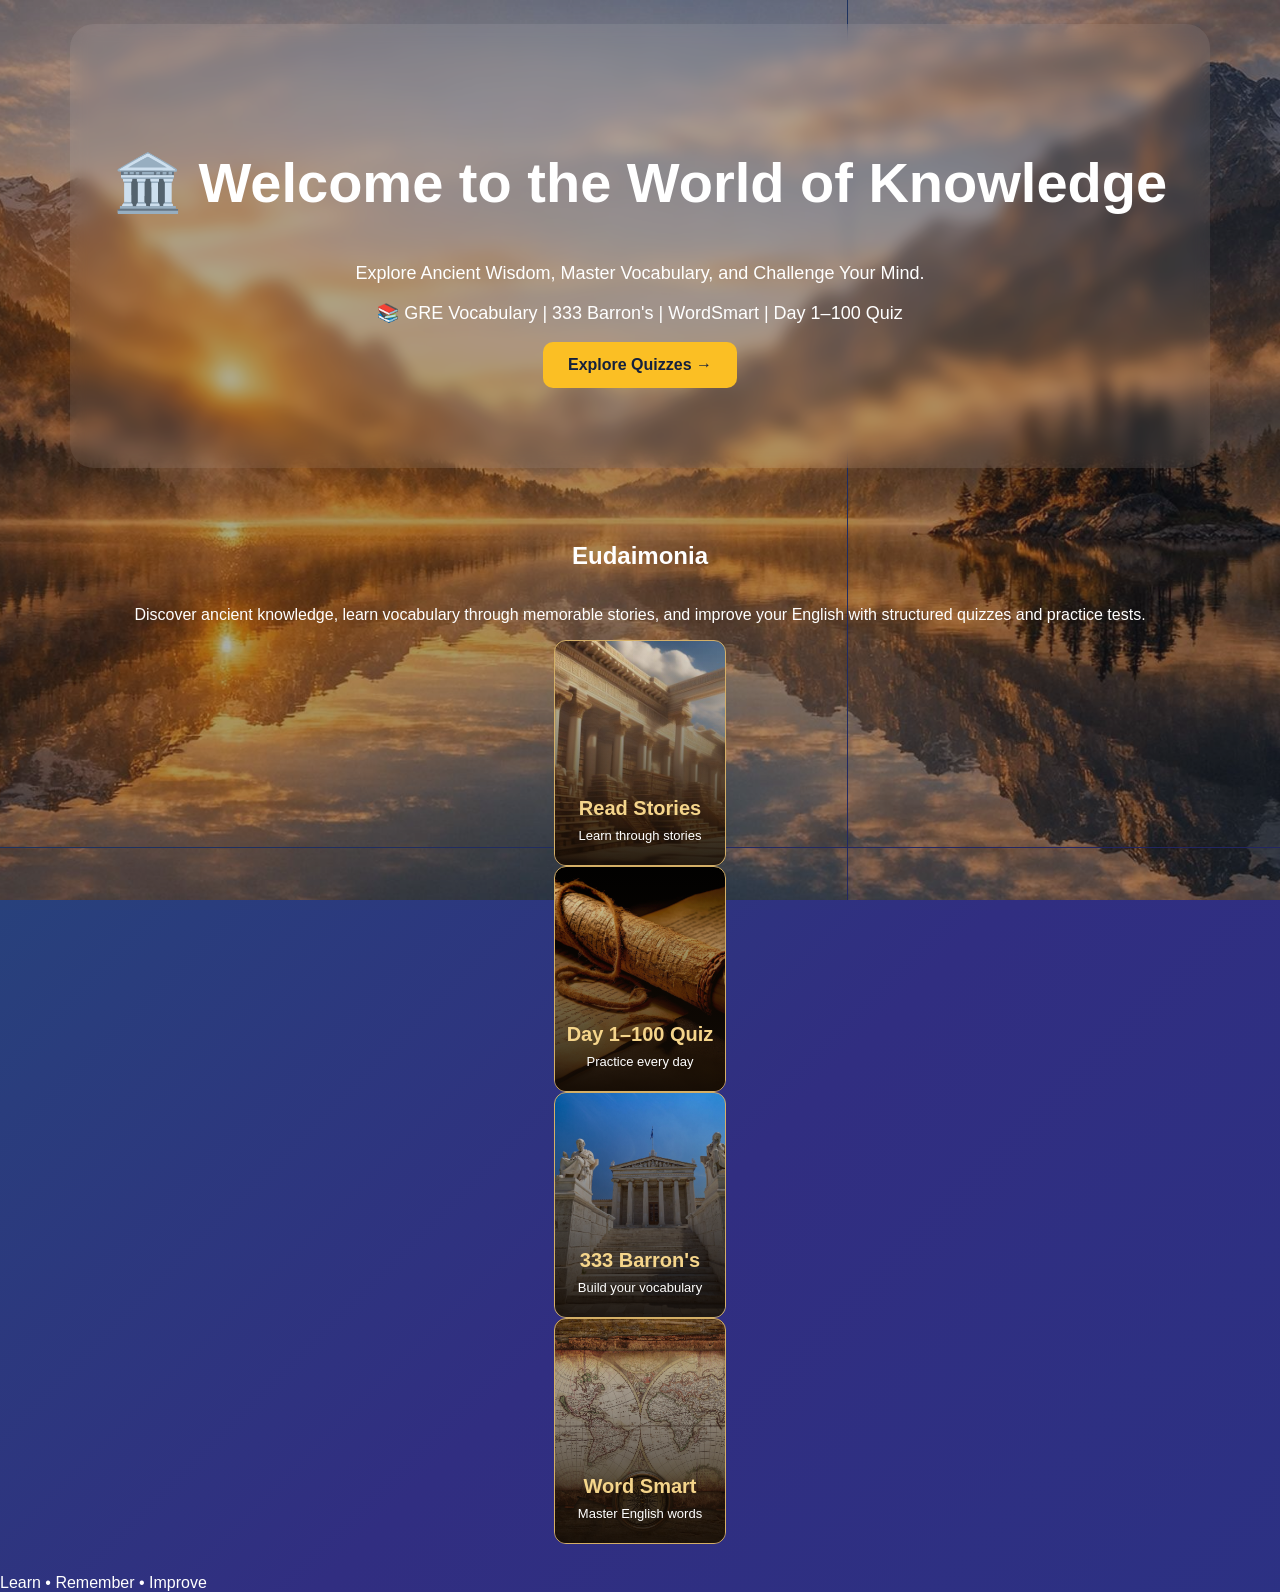
==== commit a0e55afb: "Clean up CSS code in index.html Removed unnecessary CSS code block markers from index.html." ====
--- a/index.html
+++ b/index.html
@@ -125,7 +125,6 @@
     transition-duration: 0.01ms !important;
   }
 }
-  ```css
 .eudaimonia-btn {
   position: relative;
   min-height: 180px;
@@ -196,7 +195,6 @@
 .wordsmart-bg {
   background-image: url("images/ancient-map.jpg");
 }
-```
 
 </style>
 
